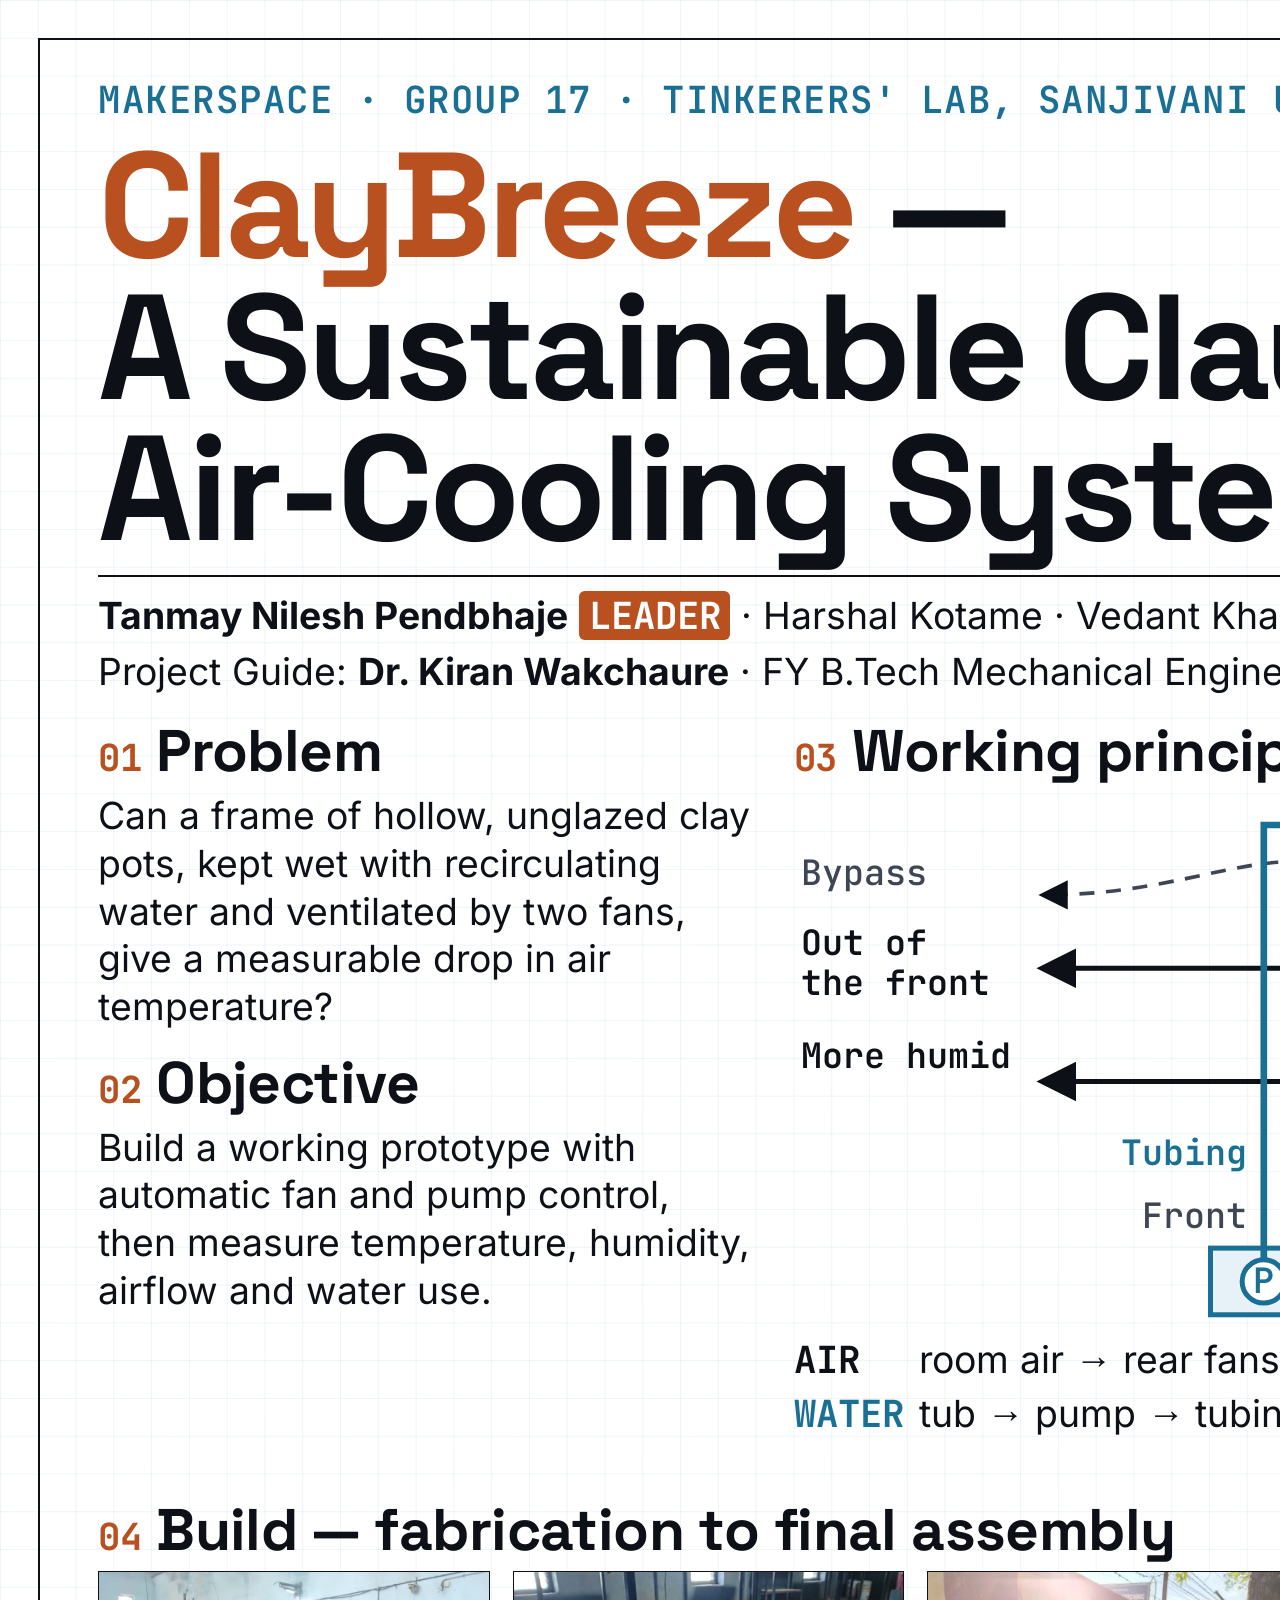
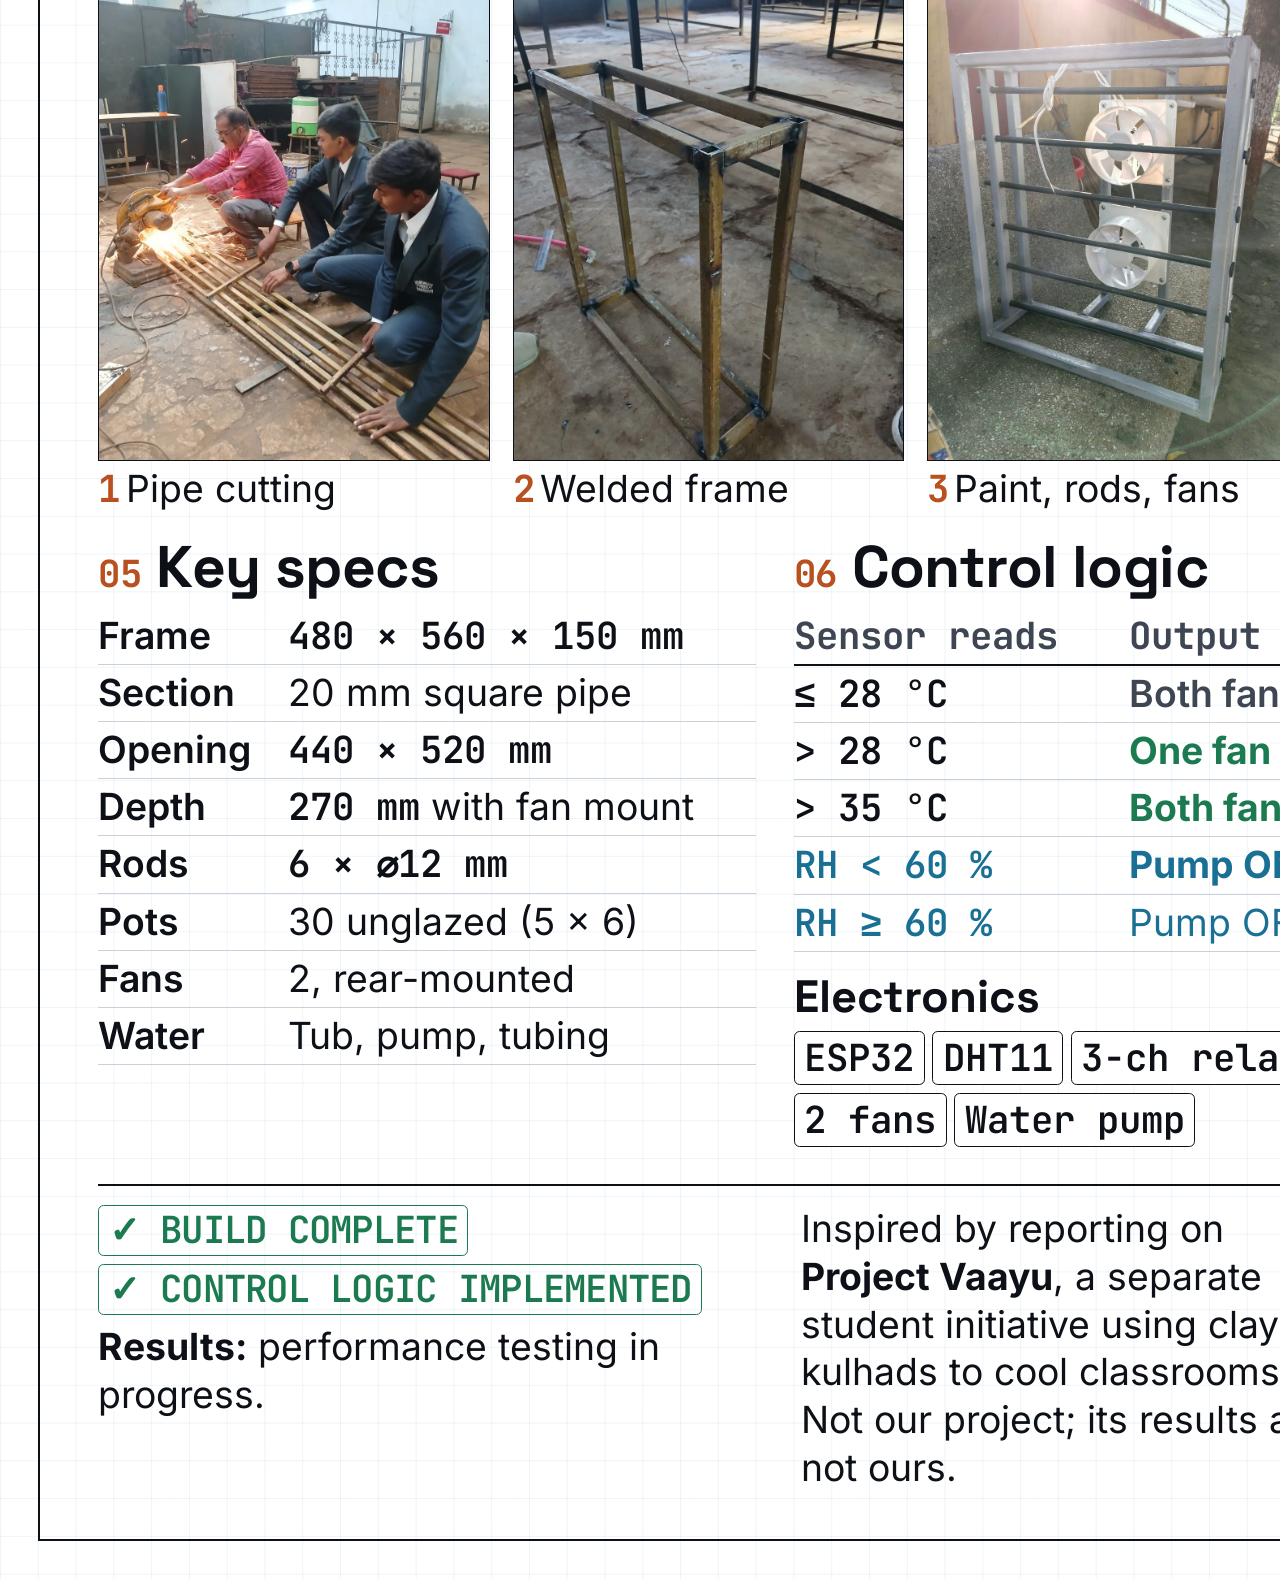
==== poster/claybreeze-poster.html @ 1330701f "docs: add A1 project poster A1 portrait poster (594 x 841 mm) in the site's blueprint theme, printed" ====
<!doctype html>
<html lang="en">
<head>
<meta charset="utf-8">
<meta name="viewport" content="width=device-width, initial-scale=1">
<title>ClayBreeze Poster (A1)</title>
<meta name="description" content="A1 portrait project poster for ClayBreeze, a clay-pot evaporative air-cooling prototype. Sanjivani University Makerspace, Group 17.">
<style>
  @font-face { font-family: "Space Grotesk"; src: url("../assets/fonts/space-grotesk-latin-wght-normal.woff2") format("woff2"); font-weight: 300 700; }
  @font-face { font-family: "Inter"; src: url("../assets/fonts/inter-latin-wght-normal.woff2") format("woff2"); font-weight: 100 900; }
  @font-face { font-family: "JetBrains Mono"; src: url("../assets/fonts/jetbrains-mono-latin-wght-normal.woff2") format("woff2"); font-weight: 100 800; }

  /* Light print version of the site's blueprint theme */
  :root {
    --paper: #ffffff;
    --ink: #0d1117;
    --muted: #3d4652;
    --line: #c9d0d9;
    --grid: rgba(26, 111, 148, 0.07);
    --clay: #b8501f;
    --clay-soft: #fbeee7;
    --water: #1a6f94;
    --water-soft: #e6f2f8;
    --ok: #1b7a4f;
    --display: "Space Grotesk", "Segoe UI", Arial, sans-serif;
    --sans: "Inter", "Segoe UI", Arial, sans-serif;
    --mono: "JetBrains Mono", Consolas, monospace;
  }
  @page { size: 594mm 841mm; margin: 0; }
  * { box-sizing: border-box; -webkit-print-color-adjust: exact; print-color-adjust: exact; }
  img { height: auto; }
  html, body { margin: 0; padding: 0; background: #e9edf2; color: var(--ink); }
  body { font-family: var(--sans); }
  @media print { html, body { background: var(--paper); } }

  .poster {
    width: 594mm; height: 841mm; margin: 0 auto; overflow: hidden; position: relative;
    background-color: var(--paper);
    background-image: linear-gradient(var(--grid) 1px, transparent 1px), linear-gradient(90deg, var(--grid) 1px, transparent 1px);
    background-size: 10mm 10mm;
    padding: 20mm 26mm 20mm;
    display: flex; flex-direction: column; gap: 7mm;
    font-size: 28pt; line-height: 1.28;
  }
  .poster::before { /* blueprint border */
    content: ""; position: absolute; inset: 10mm; border: 0.7mm solid var(--ink); pointer-events: none;
  }

  /* ---- header ---- */
  .kicker { font-family: var(--mono); font-size: 28pt; font-weight: 600; letter-spacing: 0.04em; text-transform: uppercase; color: var(--water); margin: 0; }
  h1 { font-family: var(--display); font-weight: 700; font-size: 112pt; line-height: 0.95; letter-spacing: -0.03em; margin: 3mm 0 0; }
  h1 .brand { color: var(--clay); }
  .team { display: flex; flex-wrap: wrap; justify-content: space-between; align-items: baseline; gap: 2mm 12mm; margin-top: 4mm; padding-top: 4mm; border-top: 0.6mm solid var(--ink); }
  .team p { margin: 0; }
  .team strong { font-weight: 700; }
  .lead-tag { font-family: var(--mono); font-size: 28pt; font-weight: 700; color: var(--paper); background: var(--clay); padding: 0 2.5mm; border-radius: 1.5mm; }

  /* ---- grid ---- */
  .row { display: grid; grid-template-columns: repeat(3, 1fr); gap: 10mm; }
  .span2 { grid-column: span 2; }
  .span3 { grid-column: 1 / -1; }
  section { min-width: 0; }
  h2 { font-family: var(--display); font-size: 44pt; font-weight: 700; line-height: 1; letter-spacing: -0.01em; margin: 0 0 3mm; display: flex; align-items: baseline; gap: 4mm; }
  h2 .no { font-family: var(--mono); font-size: 28pt; font-weight: 700; color: var(--clay); }
  p { margin: 0 0 3mm; }
  .muted { color: var(--muted); }
  .chip { display: inline-block; font-family: var(--mono); font-size: 28pt; font-weight: 600; line-height: 1.2; padding: 0.6mm 2.5mm; border: 0.5mm solid currentColor; border-radius: 1.5mm; }
  .chip-warn { color: var(--clay); }
  .chip-ok { color: var(--ok); }
  .chip-water { color: var(--water); }

  /* ---- schematic ---- */
  .schematic svg { display: block; width: 100%; max-width: 335mm; height: auto; }
  .s-frame { fill: none; stroke: var(--ink); stroke-width: 3; }
  .s-ext { fill: none; stroke: var(--muted); stroke-width: 2.5; }
  .s-pot { fill: var(--clay); stroke: var(--paper); stroke-width: 1.5; }
  .s-fan { fill: #e9edf2; stroke: var(--ink); stroke-width: 2; }
  .s-air { fill: none; stroke: var(--ink); stroke-width: 3; }
  .s-bypass { fill: none; stroke: var(--muted); stroke-width: 2.2; stroke-dasharray: 9 7; }
  .s-water { fill: none; stroke: var(--water); stroke-width: 4; }
  .s-drip { stroke: var(--water); stroke-width: 2.5; stroke-dasharray: 4 6; }
  .s-tub { fill: var(--water-soft); stroke: var(--water); stroke-width: 3; }
  .s-pump { fill: var(--paper); stroke: var(--water); stroke-width: 3; }
  .s-label { font-family: var(--mono); font-size: 21px; font-weight: 600; fill: var(--ink); }
  .s-label.w { fill: var(--water); }
  .s-label.m { fill: var(--muted); font-weight: 500; }
  .paths { display: grid; grid-template-columns: auto 1fr; gap: 1.5mm 4mm; margin-top: 3mm; }
  .paths dt { font-family: var(--mono); font-weight: 700; }
  .paths dt.air { color: var(--ink); }
  .paths dt.water { color: var(--water); }
  .paths dd { margin: 0; }

  /* ---- photos ---- */
  .photos { display: grid; grid-template-columns: repeat(5, 1fr); gap: 6mm; margin: 0; padding: 0; list-style: none; counter-reset: ph; }
  .photos figure { margin: 0; }
  .photos img { display: block; width: 100%; aspect-ratio: 4 / 5; object-fit: cover; border: 0.5mm solid var(--ink); }
  .photos figcaption { margin-top: 2mm; line-height: 1.15; }
  .photos figcaption b { font-family: var(--mono); color: var(--clay); margin-right: 1.5mm; }
  .photos li:last-child img { border: 1mm solid var(--water); }

  /* ---- tables ---- */
  table { width: 100%; border-collapse: collapse; }
  th, td { text-align: left; vertical-align: top; padding: 1.6mm 2mm 1.6mm 0; border-bottom: 0.4mm solid var(--line); line-height: 1.18; }
  thead th { font-family: var(--mono); font-weight: 700; color: var(--muted); border-bottom: 0.6mm solid var(--ink); }
  tbody th { font-weight: 600; white-space: nowrap; padding-right: 4mm; }
  .num { font-family: var(--mono); font-weight: 600; white-space: nowrap; }
  .on { color: var(--ok); font-weight: 700; }
  .off { color: var(--muted); font-weight: 600; }
  .pump td, .pump th { color: var(--water); }
  .chips { display: flex; flex-wrap: wrap; gap: 2mm; margin: 0; padding: 0; list-style: none; }
  .chips li { font-family: var(--mono); font-weight: 600; font-size: 28pt; padding: 0.6mm 2.5mm; border: 0.5mm solid var(--ink); border-radius: 1.5mm; background: var(--paper); }
  h3 { font-family: var(--display); font-size: 34pt; margin: 6mm 0 3mm; line-height: 1; }

  /* ---- CAD ---- */
  .cad figure { margin: 0 0 4mm; }
  .cad img { display: block; border: 0.5mm solid var(--line); background: #fff; }
  .cad .drawing img { width: 150mm; }
  .cad .iso { display: flex; gap: 5mm; align-items: flex-end; }
  .cad .iso img { width: 58mm; flex: none; }
  .cad figcaption { line-height: 1.15; margin-top: 1.5mm; }

  /* ---- footer ---- */
  .foot { margin-top: auto; padding-top: 5mm; border-top: 0.6mm solid var(--ink); align-items: start; grid-template-columns: 176mm 1fr 202mm; }
  .status .chip { letter-spacing: -0.02em; white-space: nowrap; }
  .status { display: grid; gap: 2mm; }
  .qr { display: grid; grid-template-columns: 58mm 1fr; gap: 5mm; align-items: center; }
  .qr img { width: 58mm; height: 58mm; display: block; }
  .url { font-family: var(--mono); font-size: 28pt; font-weight: 600; white-space: nowrap; letter-spacing: -0.02em; line-height: 1.15; color: var(--water); }
</style>
</head>
<body>
<main class="poster">

  <header>
    <p class="kicker">Makerspace · Group 17 · Tinkerers' Lab, Sanjivani University</p>
    <h1><span class="brand">ClayBreeze</span> —<br>A Sustainable Clay-Based<br>Air-Cooling System</h1>
    <div class="team">
      <p><strong>Tanmay Nilesh Pendbhaje</strong> <span class="lead-tag">LEADER</span> · Harshal Kotame · Vedant Khairnar · Tanmay Mhaske</p>
      <p>Project Guide: <strong>Dr. Kiran Wakchaure</strong> · FY B.Tech Mechanical Engineering</p>
    </div>
  </header>

  <div class="row">
    <section>
      <h2><span class="no">01</span>Problem</h2>
      <p>Can a frame of hollow, unglazed clay pots, kept wet with recirculating water and ventilated by two fans, give a measurable drop in air temperature?</p>
      <h2 style="margin-top:6mm"><span class="no">02</span>Objective</h2>
      <p>Build a working prototype with automatic fan and pump control, then measure temperature, humidity, airflow and water use.</p>
    </section>

    <section class="span2 schematic">
      <h2><span class="no">03</span>Working principle <span class="chip chip-warn" style="margin-left:auto">CONCEPTUAL</span></h2>
      <svg viewBox="0 4 760 318" role="img" aria-label="Side view: room air enters behind the rear fans and is blown forward through and around the wet pots and out of the front. Water goes from the tub to the pump, up the tubing to the top of the pots, and drains back to the tub.">
        <defs>
          <marker id="a-air" markerWidth="8" markerHeight="8" refX="6.5" refY="4" orient="auto"><path d="M0,0 L8,4 L0,8 z" fill="#0d1117"/></marker>
          <marker id="a-w" markerWidth="8" markerHeight="8" refX="6.5" refY="4" orient="auto"><path d="M0,0 L8,4 L0,8 z" fill="#1a6f94"/></marker>
        </defs>
        <!-- frame (side view): main frame + rear extension -->
        <rect x="300" y="52" width="80" height="214" class="s-frame"/>
        <rect x="380" y="52" width="64" height="214" class="s-ext"/>
        <!-- pots -->
        <g class="s-pot">
          <path d="M310 74 l22 -13 h16 l13 13 l-13 13 h-16 z"/><path d="M310 108 l22 -13 h16 l13 13 l-13 13 h-16 z"/>
          <path d="M310 142 l22 -13 h16 l13 13 l-13 13 h-16 z"/><path d="M310 176 l22 -13 h16 l13 13 l-13 13 h-16 z"/>
          <path d="M310 210 l22 -13 h16 l13 13 l-13 13 h-16 z"/><path d="M310 244 l22 -13 h16 l13 13 l-13 13 h-16 z"/>
        </g>
        <!-- fans -->
        <rect x="428" y="88" width="11" height="60" class="s-fan"/>
        <rect x="428" y="166" width="11" height="60" class="s-fan"/>
        <!-- air -->
        <g class="s-air" marker-end="url(#a-air)">
          <path d="M600 118 H446"/><path d="M600 196 H446"/>
          <path d="M424 118 C400 118 390 108 364 108"/><path d="M424 196 C400 196 390 176 364 176"/>
          <path d="M300 108 H150"/><path d="M300 176 H150"/>
        </g>
        <path d="M424 92 C380 70 350 44 300 44 C260 44 220 64 150 64" class="s-bypass" marker-end="url(#a-air)"/>
        <text x="608" y="112" class="s-label">Room air</text>
        <text x="608" y="136" class="s-label">in</text>
        <text x="608" y="190" class="s-label">Rear fans</text>
        <text x="608" y="214" class="s-label">blow forward</text>
        <text x="4" y="100" class="s-label">Out of</text>
        <text x="4" y="124" class="s-label">the front</text>
        <text x="4" y="168" class="s-label">More humid</text>
        <text x="4" y="58" class="s-label m">Bypass</text>
        <text x="272" y="264" class="s-label m" text-anchor="end">Front</text>
        <text x="452" y="264" class="s-label m">Rear</text>
        <!-- water -->
        <rect x="250" y="276" width="250" height="40" class="s-tub"/>
        <circle cx="282" cy="296" r="13" class="s-pump"/>
        <text x="282" y="303" class="s-label w" text-anchor="middle">P</text>
        <path d="M282 283 V22 H330" class="s-water" marker-end="url(#a-w)"/>
        <path d="M340 22 H372" class="s-water"/>
        <path d="M318 28 V48 M340 28 V48 M362 28 V48" class="s-drip"/>
        <path d="M371 262 V271" class="s-water" marker-end="url(#a-w)"/>
        <text x="510" y="292" class="s-label w">Tub</text>
        <text x="510" y="314" class="s-label w">+ pump</text>
        <text x="272" y="226" class="s-label w" text-anchor="end">Tubing</text>
      </svg>
      <dl class="paths">
        <dt class="air">AIR</dt><dd>room air → rear fans → through &amp; around the pots → front</dd>
        <dt class="water">WATER</dt><dd>tub → pump → tubing → pots → back to the tub</dd>
      </dl>
    </section>
  </div>

  <section>
    <h2><span class="no">04</span>Build — fabrication to final assembly</h2>
    <ul class="photos">
      <li><figure><img src="../media/photos/Frame_pipe_cutting_1.jpeg" alt="Cutting square pipe on a chop saw" width="960" height="1280"><figcaption><b>1</b>Pipe cutting</figcaption></figure></li>
      <li><figure><img src="../media/photos/Frame_Welded_1.jpeg" alt="Welded square-pipe frame" width="960" height="1280"><figcaption><b>2</b>Welded frame</figcaption></figure></li>
      <li><figure><img src="../media/photos/Frame_with_Rod_And_Exhaust_Fan_Colourd.jpeg" alt="Painted frame with rods and two rear fans" width="960" height="1280"><figcaption><b>3</b>Paint, rods, fans</figcaption></figure></li>
      <li><figure><img src="../media/photos/Frame_Completely_Assembled_Front_View.jpeg" alt="Frame with 30 clay pots fitted" width="960" height="1280"><figcaption><b>4</b>30 clay pots</figcaption></figure></li>
      <li><figure><img src="../media/photos/Water_System_Tub_Front_Right_View.jpeg" alt="Final assembly standing in the grey water tub with tubing over the top" width="960" height="1280"><figcaption><b>5</b>Final, with tub</figcaption></figure></li>
    </ul>
  </section>

  <div class="row">
    <section>
      <h2><span class="no">05</span>Key specs</h2>
      <table>
        <tbody>
          <tr><th>Frame</th><td class="num">480 × 560 × 150 mm</td></tr>
          <tr><th>Section</th><td>20 mm square pipe</td></tr>
          <tr><th>Opening</th><td class="num">440 × 520 mm</td></tr>
          <tr><th>Depth</th><td><span class="num">270 mm</span> with fan mount</td></tr>
          <tr><th>Rods</th><td class="num">6 × ⌀12 mm</td></tr>
          <tr><th>Pots</th><td>30 unglazed (5 × 6)</td></tr>
          <tr><th>Fans</th><td>2, rear-mounted</td></tr>
          <tr><th>Water</th><td>Tub, pump, tubing</td></tr>
        </tbody>
      </table>
    </section>

    <section>
      <h2><span class="no">06</span>Control logic</h2>
      <table>
        <thead><tr><th>Sensor reads</th><th>Output</th></tr></thead>
        <tbody>
          <tr><th class="num">≤ 28 °C</th><td class="off">Both fans OFF</td></tr>
          <tr><th class="num">&gt; 28 °C</th><td class="on">One fan ON</td></tr>
          <tr><th class="num">&gt; 35 °C</th><td class="on">Both fans ON</td></tr>
          <tr class="pump"><th class="num">RH &lt; 60 %</th><td><b>Pump ON</b></td></tr>
          <tr class="pump"><th class="num">RH ≥ 60 %</th><td>Pump OFF</td></tr>
        </tbody>
      </table>
      <h3>Electronics</h3>
      <ul class="chips"><li>ESP32</li><li>DHT11</li><li>3-ch relay</li><li>2 fans</li><li>Water pump</li></ul>
    </section>

    <section class="cad">
      <h2><span class="no">07</span>CAD</h2>
      <figure class="drawing"><img src="img/cad-drawing-dimensioned.png" alt="SolidWorks drawing with 480, 560, 270, 440 and 150 mm dimensions and a 12 mm rod callout" width="894" height="264"></figure>
      <figure class="iso"><img src="img/cad-assembly-isometric.png" alt="SolidWorks isometric assembly view with frame, rods and 30 pots" width="545" height="820"><figcaption>SolidWorks: dimensioned drawing (above) and assembly</figcaption></figure>
    </section>
  </div>

  <div class="row foot">
    <section class="status">
      <span><span class="chip chip-ok">✓ BUILD COMPLETE</span></span>
      <span><span class="chip chip-ok">✓ CONTROL LOGIC IMPLEMENTED</span></span>
      <p><b>Results:</b> performance testing in progress.</p>
    </section>
    <section>
      <p>Inspired by reporting on <b>Project Vaayu</b>, a separate student initiative using clay kulhads to cool classrooms. Not our project; its results are not ours.</p>
    </section>
    <section class="qr">
      <img src="img/qr-live-site.svg" alt="QR code linking to the ClayBreeze live site">
      <div><p style="margin:0 0 2mm"><b>Scan: live site, 3D model, docs</b></p><p class="url">tanmay-np.github.io/<br>Claybreeze-Sustainable-<br>Air-Cooling</p></div>
    </section>
  </div>

</main>
</body>
</html>
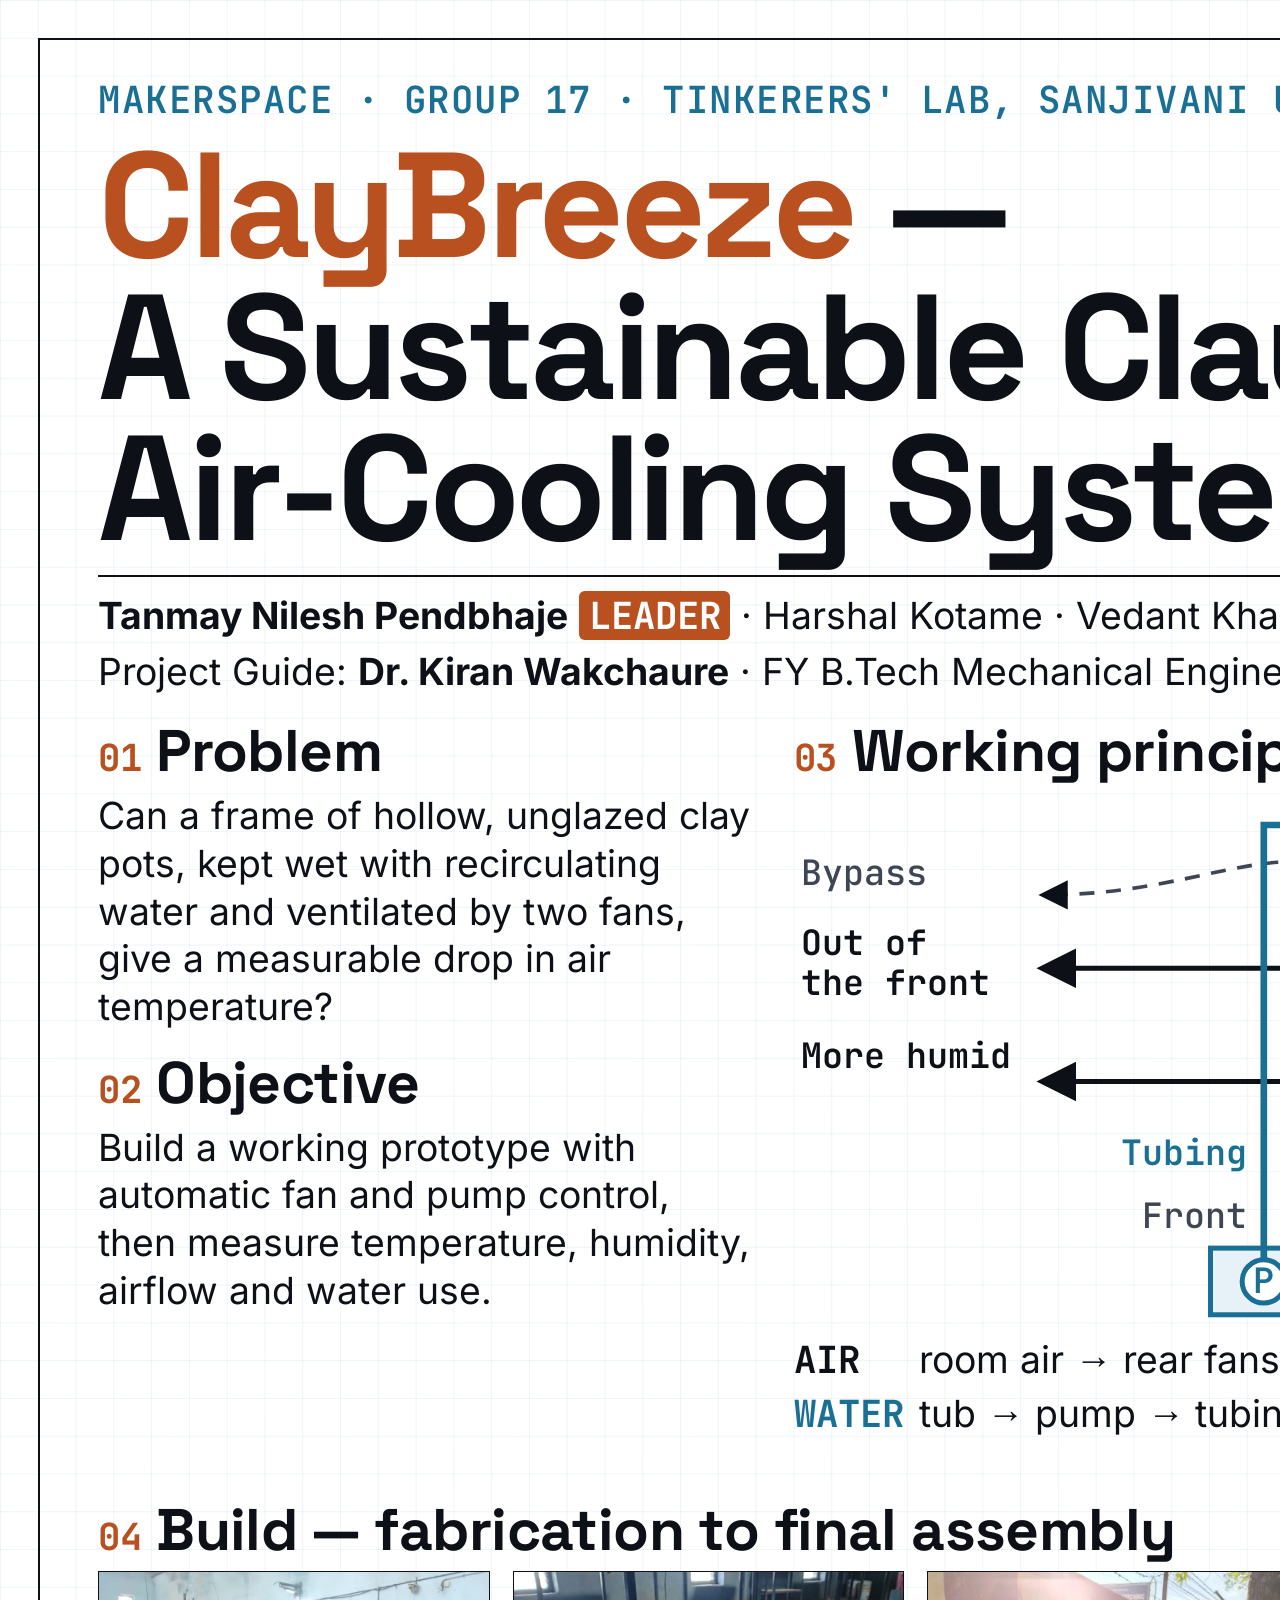
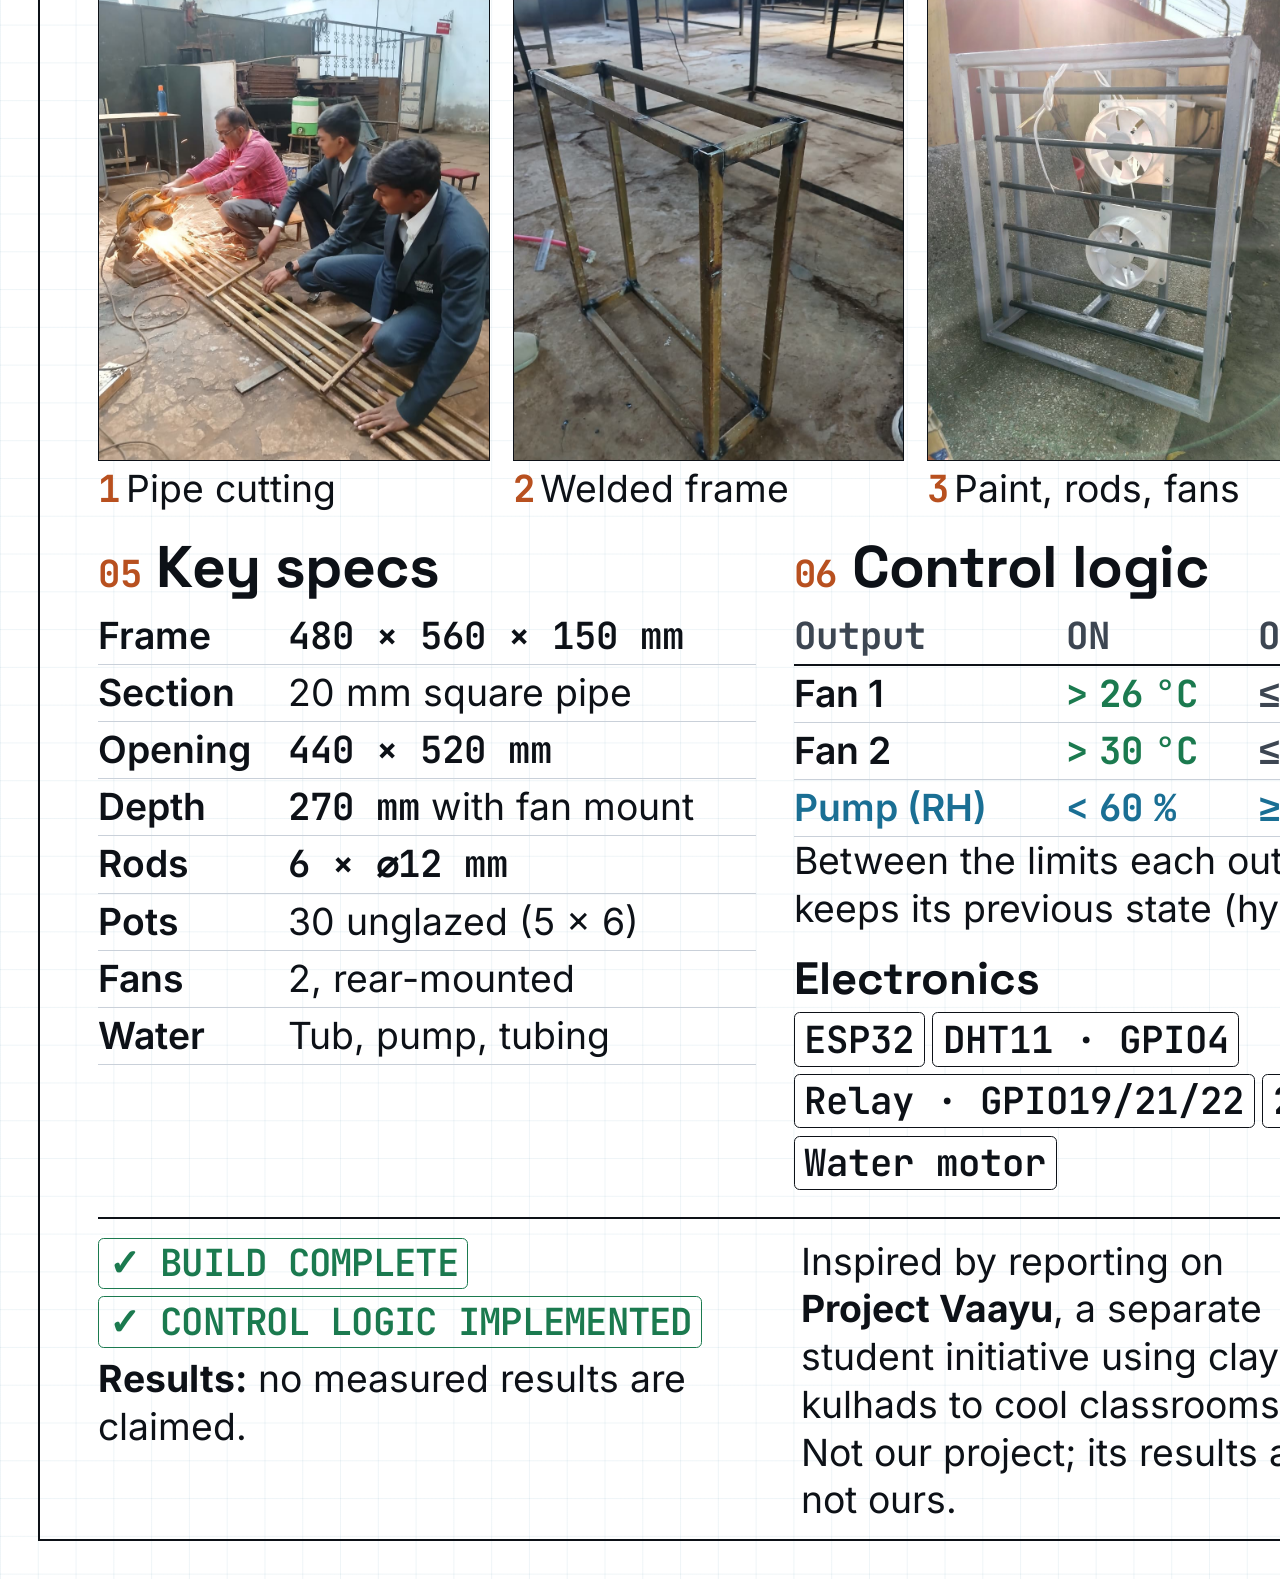
==== commit d4d8de3d: "feat: confirmed ESP32 wiring, hysteresis control, electronics animation, final cleanup - Wiring tabl" ====
--- a/poster/claybreeze-poster.html
+++ b/poster/claybreeze-poster.html
@@ -103,6 +103,7 @@
   th, td { text-align: left; vertical-align: top; padding: 1.6mm 2mm 1.6mm 0; border-bottom: 0.4mm solid var(--line); line-height: 1.18; }
   thead th { font-family: var(--mono); font-weight: 700; color: var(--muted); border-bottom: 0.6mm solid var(--ink); }
   tbody th { font-weight: 600; white-space: nowrap; padding-right: 4mm; }
+  td.num { white-space: nowrap; padding-right: 4mm; }
   .num { font-family: var(--mono); font-weight: 600; white-space: nowrap; }
   .on { color: var(--ok); font-weight: 700; }
   .off { color: var(--muted); font-weight: 600; }
@@ -234,17 +235,16 @@
     <section>
       <h2><span class="no">06</span>Control logic</h2>
       <table>
-        <thead><tr><th>Sensor reads</th><th>Output</th></tr></thead>
+        <thead><tr><th>Output</th><th>ON</th><th>OFF</th></tr></thead>
         <tbody>
-          <tr><th class="num">≤ 28 °C</th><td class="off">Both fans OFF</td></tr>
-          <tr><th class="num">&gt; 28 °C</th><td class="on">One fan ON</td></tr>
-          <tr><th class="num">&gt; 35 °C</th><td class="on">Both fans ON</td></tr>
-          <tr class="pump"><th class="num">RH &lt; 60 %</th><td><b>Pump ON</b></td></tr>
-          <tr class="pump"><th class="num">RH ≥ 60 %</th><td>Pump OFF</td></tr>
+          <tr><th>Fan 1</th><td class="on num">&gt; 26 °C</td><td class="off num">≤ 25 °C</td></tr>
+          <tr><th>Fan 2</th><td class="on num">&gt; 30 °C</td><td class="off num">≤ 29 °C</td></tr>
+          <tr class="pump"><th>Pump (RH)</th><td class="num"><b>&lt; 60 %</b></td><td class="num">≥ 62 %</td></tr>
         </tbody>
       </table>
+      <p>Between the limits each output keeps its previous state (hysteresis).</p>
       <h3>Electronics</h3>
-      <ul class="chips"><li>ESP32</li><li>DHT11</li><li>3-ch relay</li><li>2 fans</li><li>Water pump</li></ul>
+      <ul class="chips"><li>ESP32</li><li>DHT11 · GPIO4</li><li>Relay · GPIO19/21/22</li><li>2 fans</li><li>Water motor</li></ul>
     </section>
 
     <section class="cad">
@@ -258,7 +258,7 @@
     <section class="status">
       <span><span class="chip chip-ok">✓ BUILD COMPLETE</span></span>
       <span><span class="chip chip-ok">✓ CONTROL LOGIC IMPLEMENTED</span></span>
-      <p><b>Results:</b> performance testing in progress.</p>
+      <p><b>Results:</b> no measured results are claimed.</p>
     </section>
     <section>
       <p>Inspired by reporting on <b>Project Vaayu</b>, a separate student initiative using clay kulhads to cool classrooms. Not our project; its results are not ours.</p>
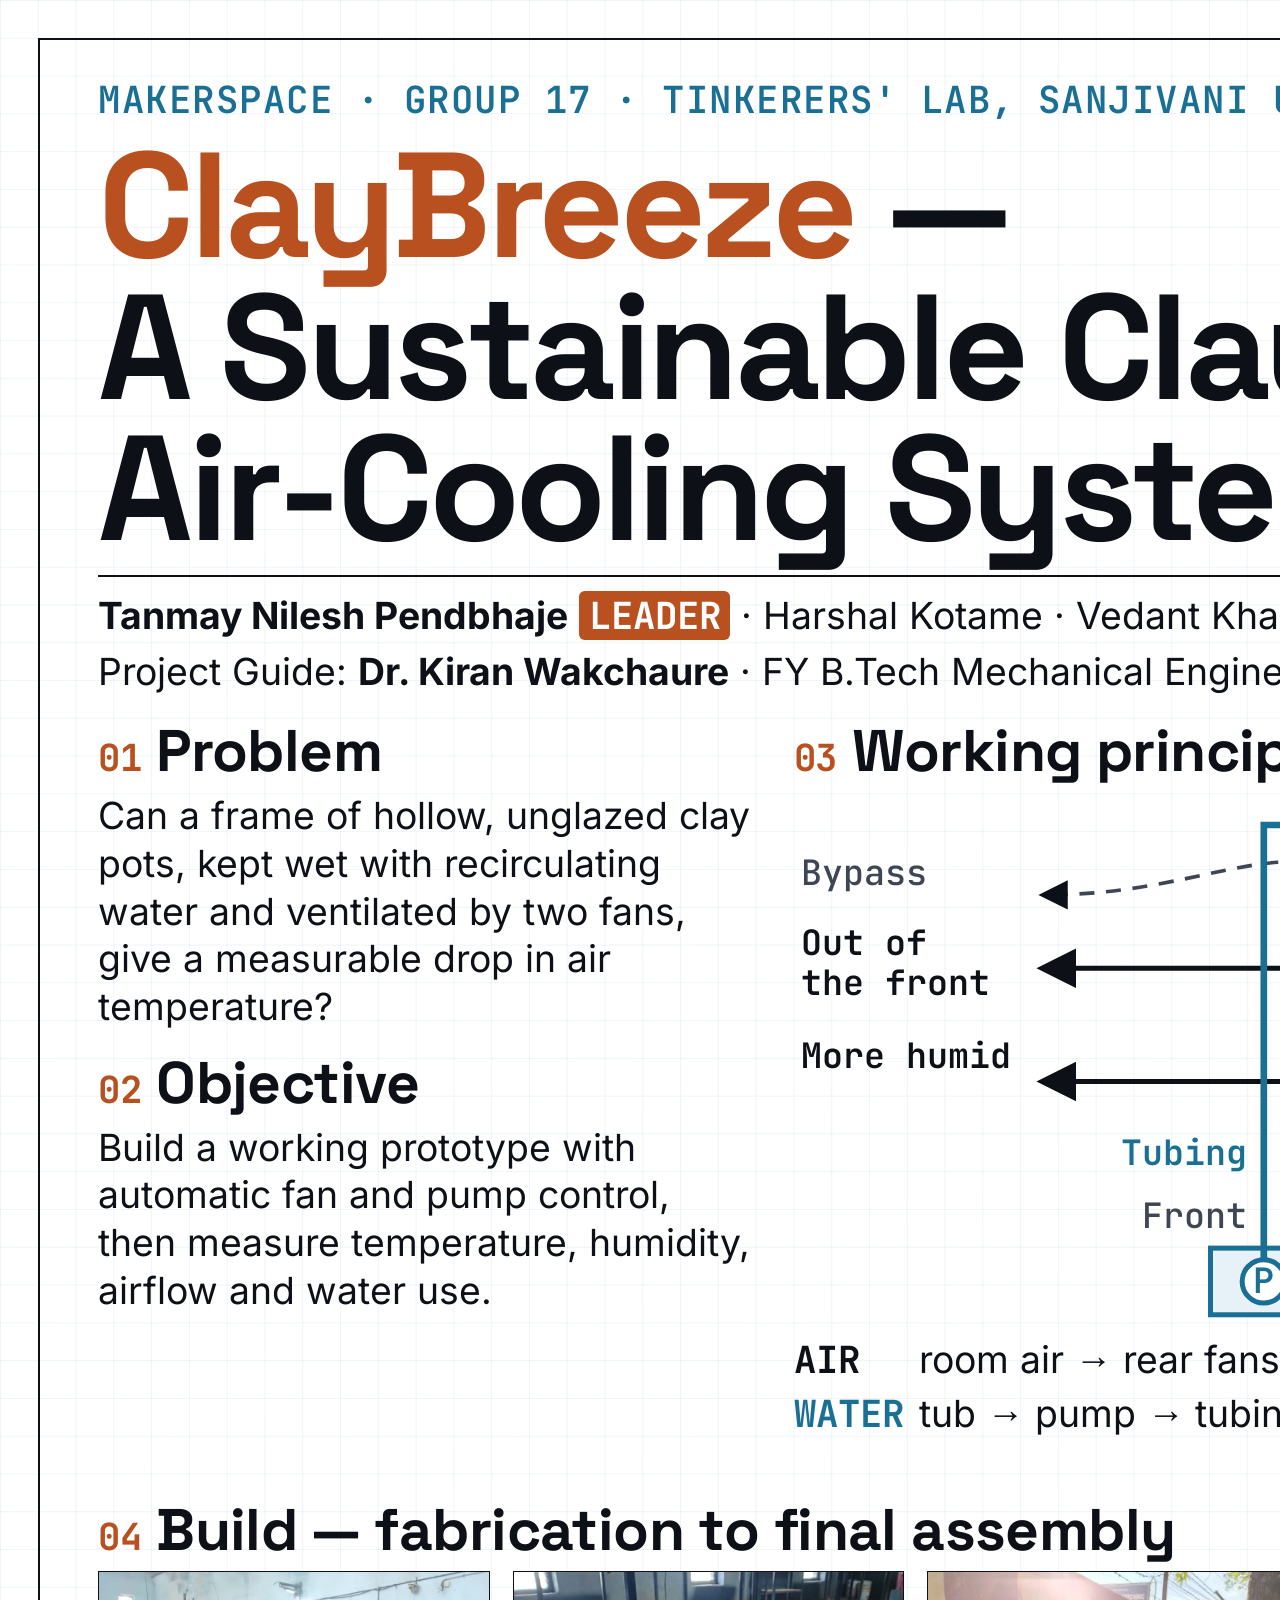
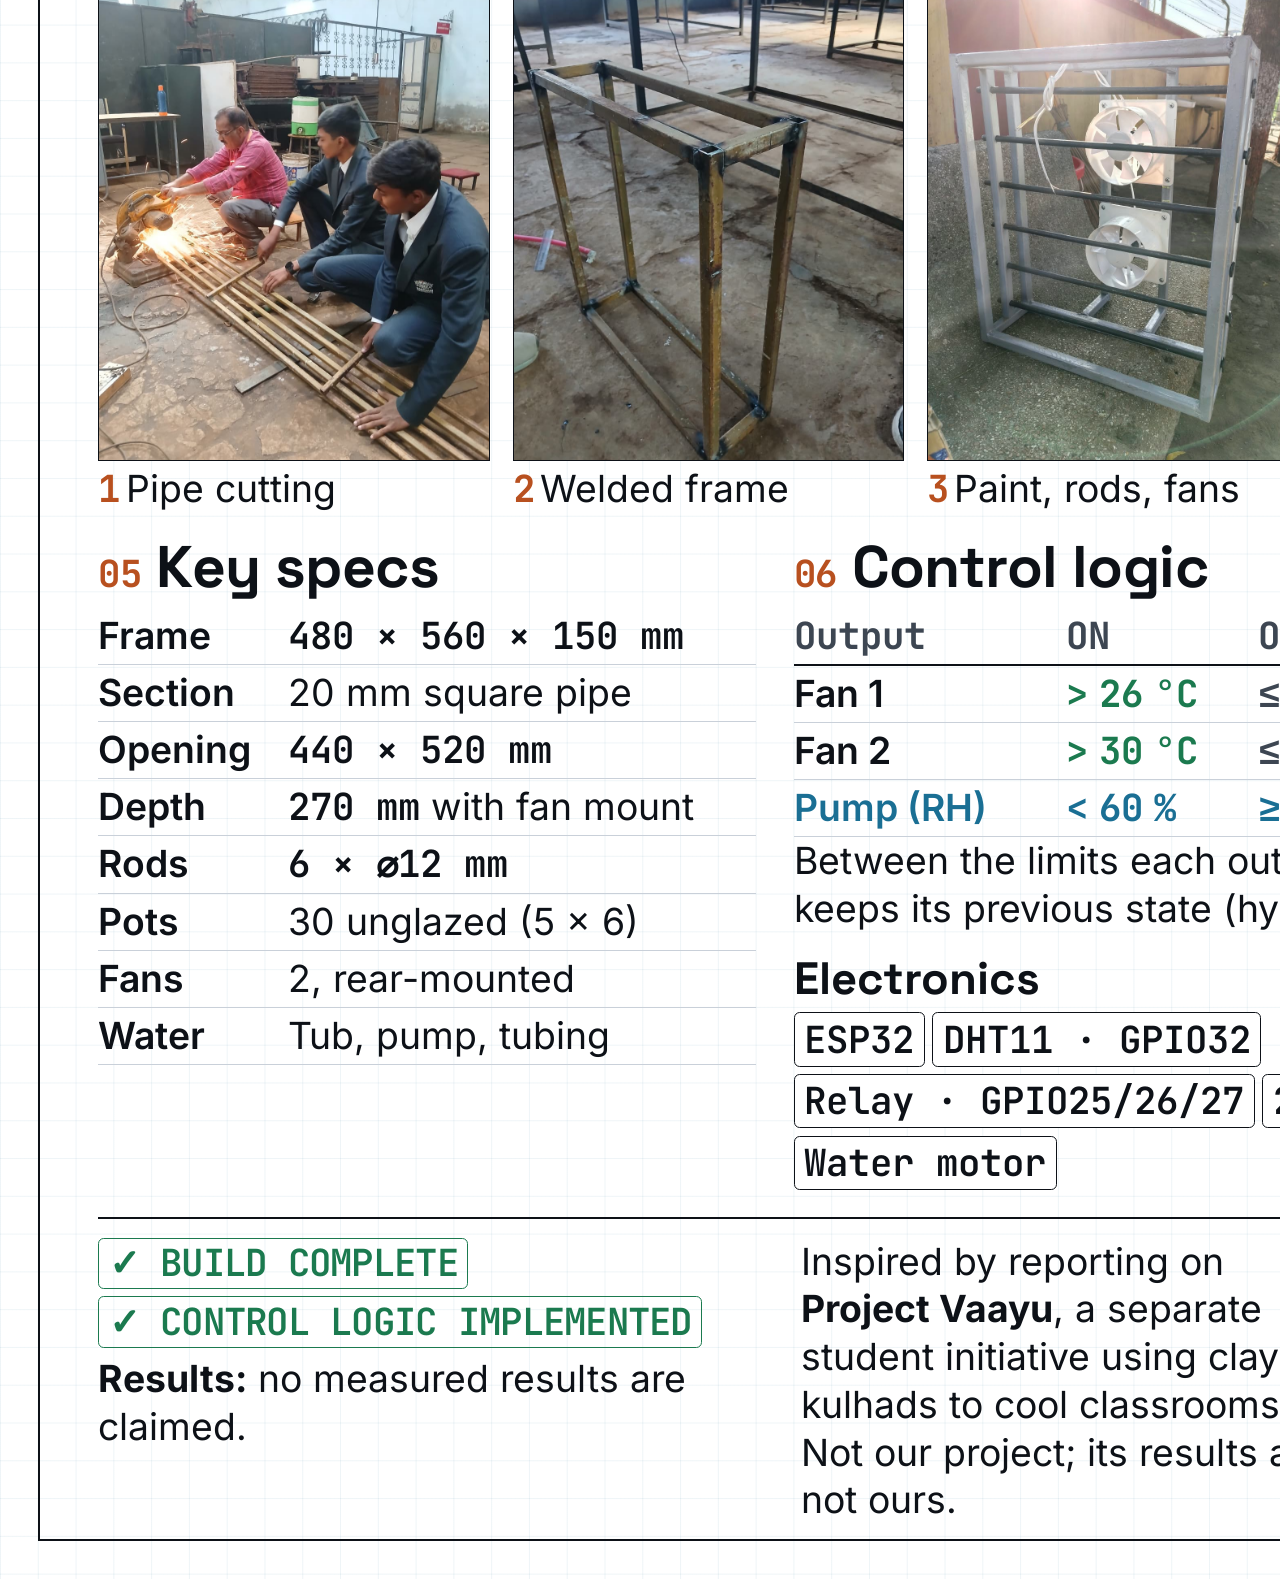
==== commit 80896a72: "feat: final ESP32 pin mapping (GPIO32/25/26/27) and firmware - Firmware: DHT11 on GPIO32; relays IN1" ====
--- a/poster/claybreeze-poster.html
+++ b/poster/claybreeze-poster.html
@@ -244,7 +244,7 @@
       </table>
       <p>Between the limits each output keeps its previous state (hysteresis).</p>
       <h3>Electronics</h3>
-      <ul class="chips"><li>ESP32</li><li>DHT11 · GPIO4</li><li>Relay · GPIO19/21/22</li><li>2 fans</li><li>Water motor</li></ul>
+      <ul class="chips"><li>ESP32</li><li>DHT11 · GPIO32</li><li>Relay · GPIO25/26/27</li><li>2 fans</li><li>Water motor</li></ul>
     </section>
 
     <section class="cad">
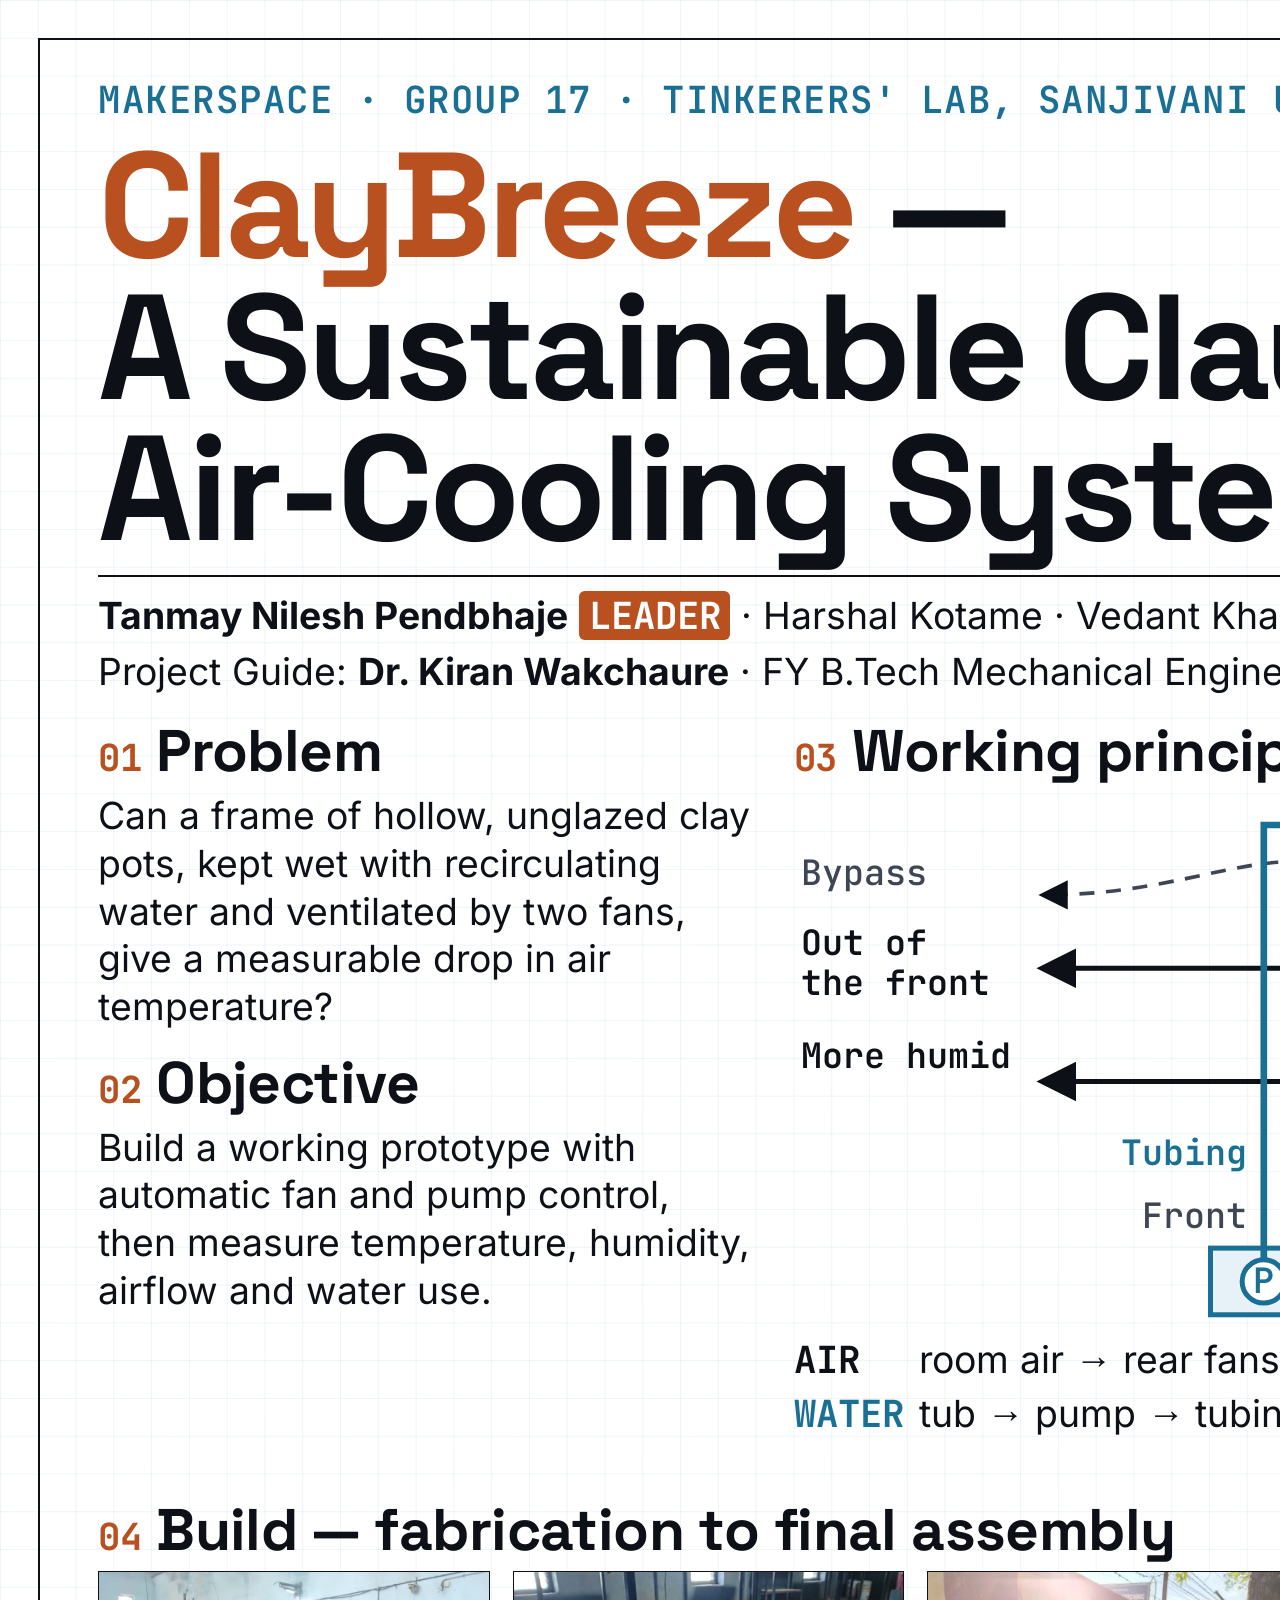
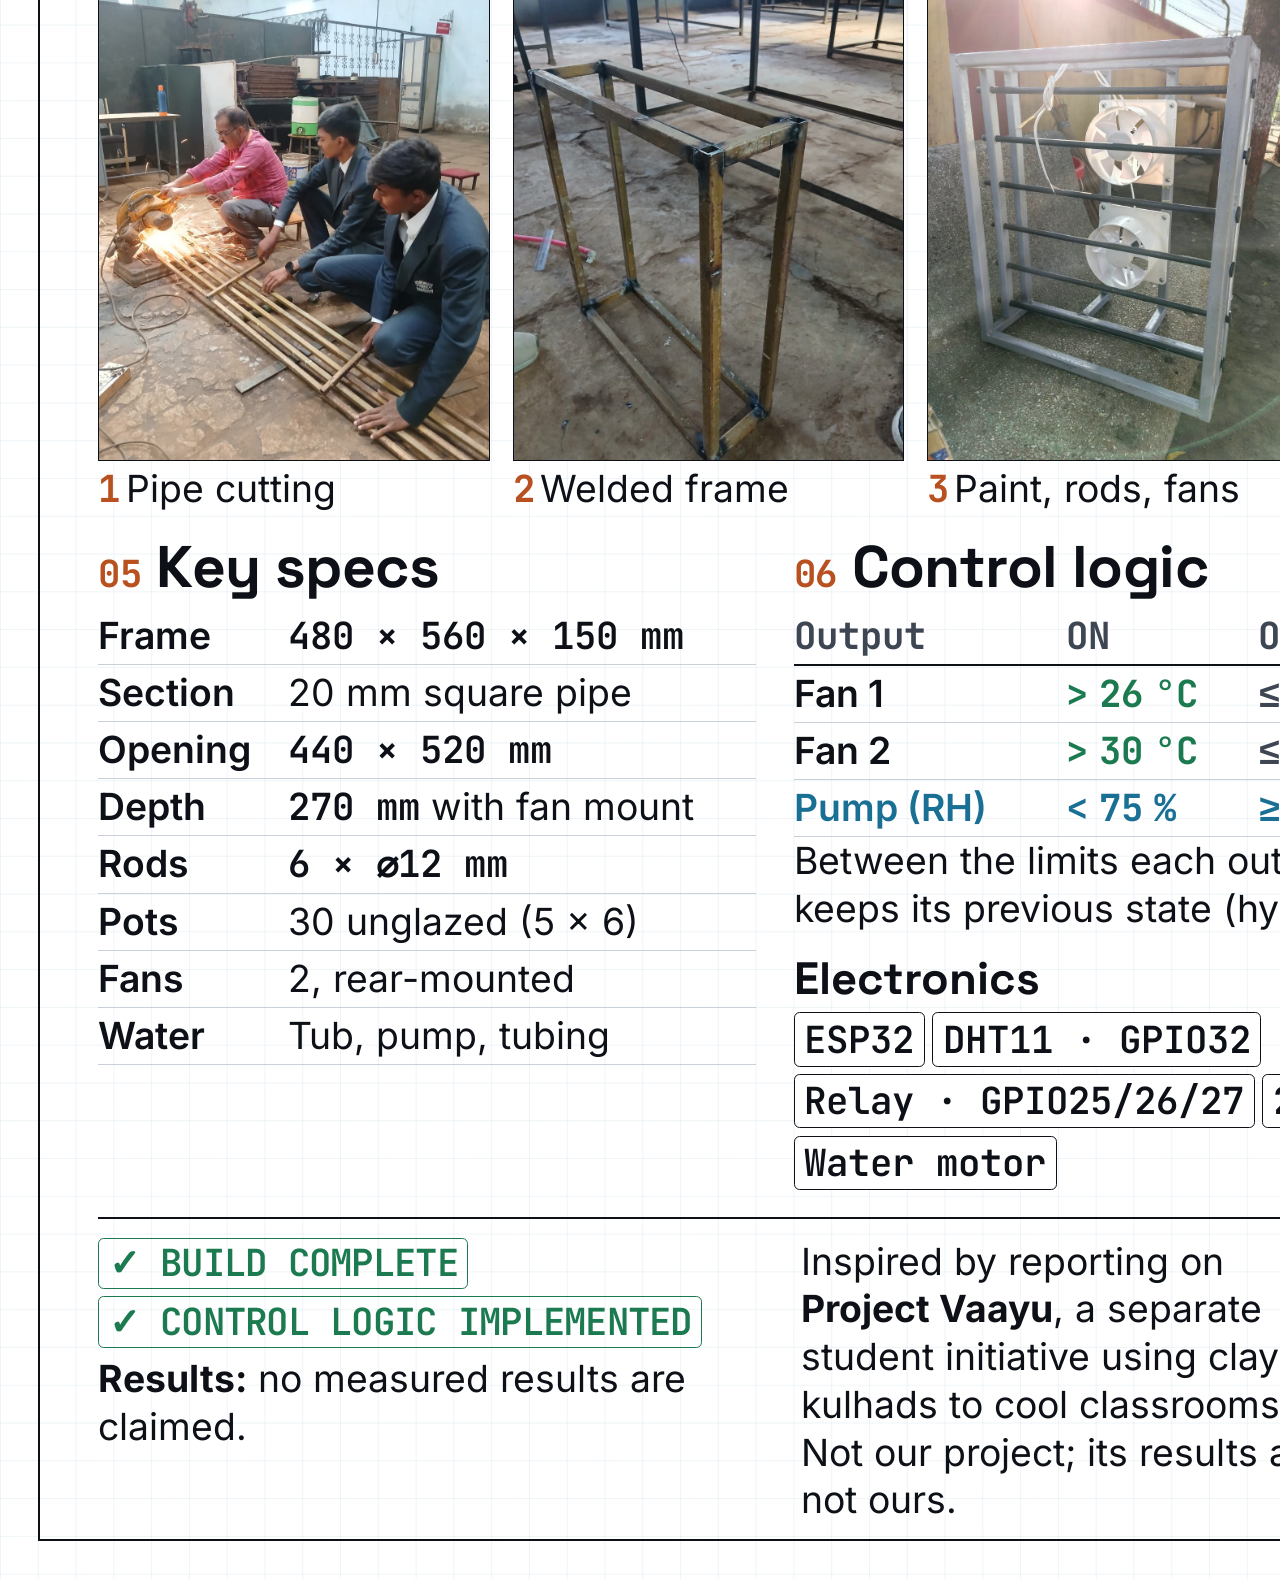
==== commit 8530c7d7: "fix: motor humidity hysteresis 75/77 % Water motor ON below 75 % RH, OFF at or above 77 % RH, hold i" ====
--- a/poster/claybreeze-poster.html
+++ b/poster/claybreeze-poster.html
@@ -239,7 +239,7 @@
         <tbody>
           <tr><th>Fan 1</th><td class="on num">&gt; 26 °C</td><td class="off num">≤ 25 °C</td></tr>
           <tr><th>Fan 2</th><td class="on num">&gt; 30 °C</td><td class="off num">≤ 29 °C</td></tr>
-          <tr class="pump"><th>Pump (RH)</th><td class="num"><b>&lt; 60 %</b></td><td class="num">≥ 62 %</td></tr>
+          <tr class="pump"><th>Pump (RH)</th><td class="num"><b>&lt; 75 %</b></td><td class="num">≥ 77 %</td></tr>
         </tbody>
       </table>
       <p>Between the limits each output keeps its previous state (hysteresis).</p>
